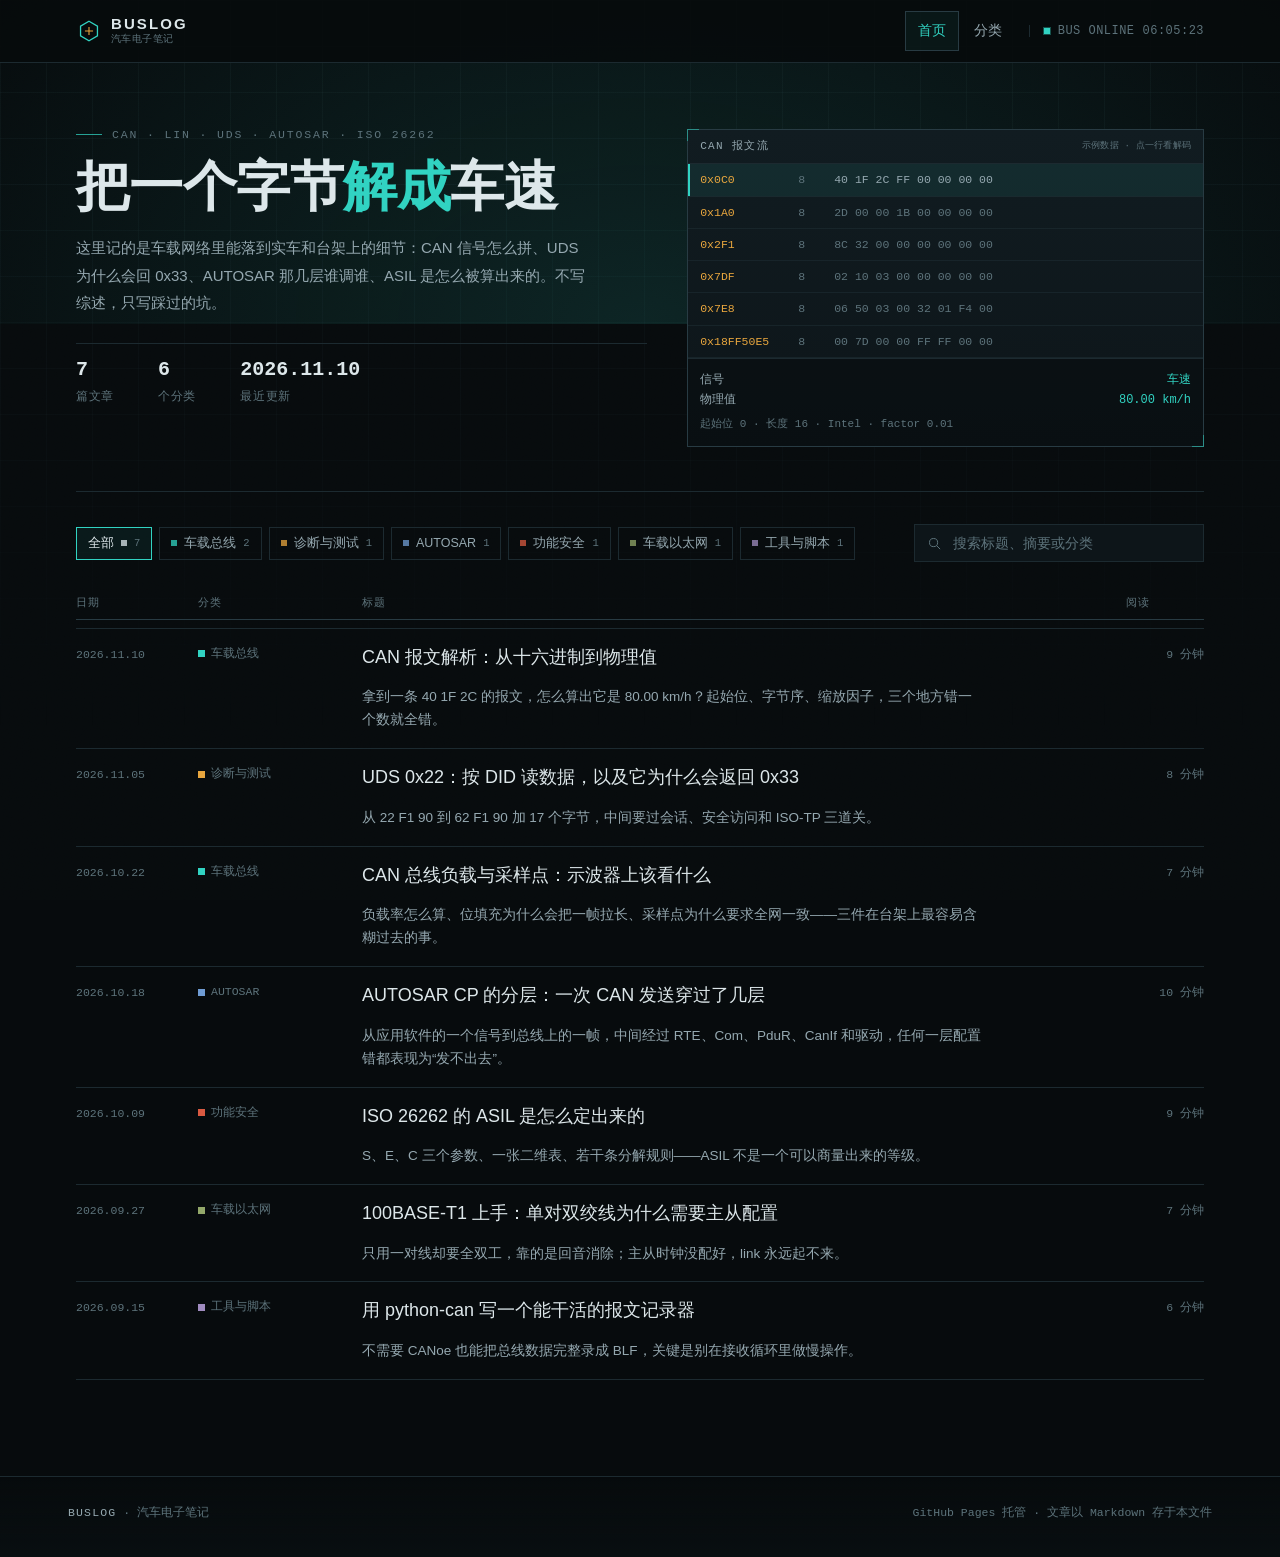
==== index.html @ 038e33c9 "feat: 上线汽车电子风格博客（首页 + 分类 + 7 篇文章）" ====
<!DOCTYPE html>
<html lang="zh-CN">
<head>
<meta charset="utf-8">
<meta name="viewport" content="width=device-width, initial-scale=1">
<title>汽车电子笔记 · 车载网络与 ECU 的现场记录</title>
<meta name="description" content="记录车载网络的协议细节、诊断测试、AUTOSAR 与功能安全的实践笔记。">
<meta name="color-scheme" content="dark">
<link rel="icon" href="data:image/svg+xml,%3Csvg xmlns='http://www.w3.org/2000/svg' viewBox='0 0 32 32'%3E%3Crect width='32' height='32' fill='%23070b0d'/%3E%3Cpath d='M16 5l9.5 5.5v11L16 27 6.5 21.5v-11z' fill='none' stroke='%2331d3c2' stroke-width='1.8'/%3E%3Cpath d='M11 16h10M16 11v10' stroke='%23e8a63e' stroke-width='1.4'/%3E%3C/svg%3E">
<style>
/* ============================================================
   BUSLOG · 汽车电子笔记
   色板：炭黑底 / 冷灰字 / 总线青 / 诊断琥珀 / 故障砖红
   ============================================================ */
:root{
  --bg:#070b0d;
  --bg2:#0a1114;
  --panel:#0d1519;
  --panel2:#111c21;
  --line:#1c2a30;
  --line2:#283b43;
  --ink:#dde7ea;
  --ink2:#95a8b0;
  --ink3:#5d737b;
  --cyan:#31d3c2;
  --amber:#e8a63e;
  --rust:#d95a41;
  --sans:"PingFang SC","Microsoft YaHei","Noto Sans SC",-apple-system,"Segoe UI",sans-serif;
  --display:"Bahnschrift SemiCondensed","Bahnschrift","DIN Alternate","PingFang SC","Microsoft YaHei",sans-serif;
  --mono:"Cascadia Mono","Consolas","SF Mono",ui-monospace,Menlo,monospace;
  --maxw:1180px;
}
*,*::before,*::after{box-sizing:border-box}
html{-webkit-text-size-adjust:100%;scroll-behavior:smooth}
body{
  margin:0;background:var(--bg);color:var(--ink);
  font:15px/1.75 var(--sans);
  -webkit-font-smoothing:antialiased;
  overflow-x:hidden;
}
a{color:inherit;text-decoration:none}
button{font:inherit;color:inherit;background:none;border:0;cursor:pointer}
h1,h2,h3,h4{margin:0;font-family:var(--display);font-weight:600;letter-spacing:.01em}
:focus-visible{outline:2px solid var(--cyan);outline-offset:3px}

/* 背景：微网格 + 顶部冷光 + 颗粒 */
body::before{
  content:"";position:fixed;inset:0;z-index:0;pointer-events:none;
  background-image:
    linear-gradient(to right,rgba(72,104,116,.09) 1px,transparent 1px),
    linear-gradient(to bottom,rgba(72,104,116,.09) 1px,transparent 1px);
  background-size:46px 46px;
  -webkit-mask-image:linear-gradient(180deg,#000 0%,rgba(0,0,0,.55) 45%,transparent 82%);
  mask-image:linear-gradient(180deg,#000 0%,rgba(0,0,0,.55) 45%,transparent 82%);
}
body::after{
  content:"";position:fixed;inset:0;z-index:0;pointer-events:none;opacity:.055;
  mix-blend-mode:overlay;
  background-image:url("data:image/svg+xml,%3Csvg xmlns='http://www.w3.org/2000/svg' width='140' height='140'%3E%3Cfilter id='n'%3E%3CfeTurbulence type='fractalNoise' baseFrequency='.85' numOctaves='3' stitchTiles='stitch'/%3E%3C/filter%3E%3Crect width='140' height='140' filter='url(%23n)'/%3E%3C/svg%3E");
}
.glow{position:fixed;top:-34vh;left:50%;transform:translateX(-50%);width:150vw;height:70vh;z-index:0;pointer-events:none;
  background:radial-gradient(ellipse at 50% 100%,rgba(49,211,194,.13),transparent 62%);}

/* 顶部轨道条 */
.rail{
  position:sticky;top:0;z-index:50;
  background:rgba(7,11,13,.92);
  border-bottom:1px solid var(--line);
  backdrop-filter:blur(0);
}
.rail-in{
  max-width:var(--maxw);margin:0 auto;padding:0 18px;height:56px;
  display:flex;align-items:center;gap:14px;
}
.brand{display:flex;align-items:center;gap:9px;flex:0 0 auto}
.brand svg{display:block;width:26px;height:26px;flex:0 0 auto}
.brand-txt{display:flex;flex-direction:column;line-height:1.1}
.brand-txt b{font-family:var(--display);font-size:15px;letter-spacing:.14em;font-weight:600}
.brand-txt span{font:10px/1.3 var(--mono);color:var(--ink3);letter-spacing:.04em}
.nav{margin-left:auto;display:flex;gap:2px}
.nav a{
  padding:7px 12px;font-size:13.5px;color:var(--ink2);
  border:1px solid transparent;cursor:pointer;
  transition:color .16s,border-color .16s;
}
.nav a:hover{color:var(--ink)}
.nav a[aria-current="page"]{color:var(--cyan);border-color:var(--line2);background:rgba(49,211,194,.06)}
.clock{display:none;align-items:center;gap:8px;padding-left:14px;border-left:1px solid var(--line);
  font:12px/1 var(--mono);color:var(--ink3);letter-spacing:.04em;font-variant-numeric:tabular-nums}
.clock .dot{width:6px;height:6px;background:var(--cyan);box-shadow:0 0 0 1px rgba(49,211,194,.35);display:block}
.clock .dot.live{animation:pulse 2.4s ease-in-out infinite}
@keyframes pulse{0%,100%{opacity:.35}50%{opacity:1}}

main{position:relative;z-index:1;max-width:var(--maxw);margin:0 auto;padding:0 18px 80px}

/* 首屏 */
.hero{padding:46px 0 34px;border-bottom:1px solid var(--line)}
.hero-grid{display:grid;gap:30px}
.eyebrow{
  display:flex;align-items:center;gap:10px;
  font:11.5px/1 var(--mono);color:var(--ink3);letter-spacing:.16em;margin-bottom:16px;
}
.eyebrow::before{content:"";width:26px;height:1px;background:var(--cyan);display:block;opacity:.75}
.hero h1{
  font-size:clamp(30px,7.6vw,54px);line-height:1.1;letter-spacing:-.01em;
  text-wrap:balance;
}
.hero h1 em{font-style:normal;color:var(--cyan)}
.lede{margin:18px 0 0;max-width:34em;color:var(--ink2);font-size:15px;line-height:1.85}
.stats{display:flex;gap:0;margin-top:26px;flex-wrap:wrap;border-top:1px solid var(--line)}
.stat{padding:14px 22px 0 0;margin-right:22px;flex:0 0 auto}
.stat b{display:block;font-family:var(--mono);font-size:20px;color:var(--ink);font-variant-numeric:tabular-nums;line-height:1.2}
.stat span{font-size:11.5px;color:var(--ink3);letter-spacing:.06em}

/* 报文监视面板（首屏签名元素） */
.monitor{
  border:1px solid var(--line2);background:linear-gradient(180deg,var(--panel2),var(--panel));
  position:relative;
}
.monitor::before,.monitor::after{
  content:"";position:absolute;width:12px;height:12px;border:1px solid var(--cyan);opacity:.55;
}
.monitor::before{top:-1px;left:-1px;border-right:0;border-bottom:0}
.monitor::after{bottom:-1px;right:-1px;border-left:0;border-top:0}
.mon-head{
  display:flex;align-items:center;justify-content:space-between;gap:10px;
  padding:9px 12px;border-bottom:1px solid var(--line);
  font:11px/1.4 var(--mono);letter-spacing:.12em;color:var(--ink2);
}
.mon-head small{color:var(--ink3);letter-spacing:.02em}
.mon-body{overflow-x:auto}
.frames{list-style:none;margin:0;padding:0;min-width:342px}
.frame{
  display:grid;grid-template-columns:88px 26px 1fr;align-items:center;gap:10px;
  padding:7px 12px;border-bottom:1px solid rgba(28,42,48,.7);
  font:12px/1.5 var(--mono);color:var(--ink2);width:100%;text-align:left;
  font-variant-numeric:tabular-nums;
  transition:background .2s,color .2s;
}
.frame:hover{background:rgba(49,211,194,.05);color:var(--ink)}
.frame[aria-pressed="true"]{background:rgba(49,211,194,.085);color:var(--ink);box-shadow:inset 2px 0 0 var(--cyan)}
.frame .fid{color:var(--amber);font-size:11.5px}
.frame .dlc{color:var(--ink3);font-size:11.5px}
.frame .fdata{white-space:nowrap;overflow:hidden;text-overflow:ellipsis;color:var(--ink3);font-size:11.5px}
.frame[aria-pressed="true"] .fdata{color:var(--ink2)}
.decode{
  padding:11px 12px 13px;border-top:1px solid var(--line);
  background:rgba(7,11,13,.5);
  font:12px/1.7 var(--mono);
}
.decode .drow{display:flex;justify-content:space-between;gap:12px;color:var(--ink2)}
.decode .drow span:last-child{color:var(--cyan);font-variant-numeric:tabular-nums}
.decode .dnote{margin-top:5px;color:var(--ink3);font-size:11px;line-height:1.6}

/* 筛选条 */
.toolbar{padding:26px 0 0;display:grid;gap:14px}
.chips{display:flex;flex-wrap:wrap;gap:7px}
.chip{
  padding:6px 11px;border:1px solid var(--line);color:var(--ink2);font-size:12.5px;
  display:inline-flex;align-items:center;gap:7px;transition:border-color .16s,color .16s,background .16s;
  line-height:1.5;
}
.chip:hover{border-color:var(--line2);color:var(--ink)}
.chip[aria-pressed="true"]{color:var(--ink);border-color:var(--cyan);background:rgba(49,211,194,.07)}
.chip i{width:6px;height:6px;flex:0 0 auto;display:block;background:currentColor;opacity:.75}
.chip .n{font:10.5px/1 var(--mono);color:var(--ink3);font-variant-numeric:tabular-nums}
.search{
  display:flex;align-items:center;gap:9px;border:1px solid var(--line);background:var(--panel);
  padding:0 12px;height:38px;
}
.search svg{width:15px;height:15px;flex:0 0 auto;color:var(--ink3)}
.search input{
  border:0;background:none;color:var(--ink);width:100%;height:100%;
  font:14px/1 var(--sans);min-width:0;
}
.search input::placeholder{color:var(--ink3)}
.search input:focus{outline:none}
.search:focus-within{border-color:var(--line2)}

/* 文章列表（日志表样式） */
.list-head{
  display:none;
  padding:10px 0;margin-top:26px;border-bottom:1px solid var(--line2);
  font:10.5px/1 var(--mono);letter-spacing:.14em;color:var(--ink3);
}
.list{margin-top:8px;border-top:1px solid var(--line)}
.row{
  display:block;padding:16px 0;border-bottom:1px solid var(--line);
  transition:background .18s;
}
.row:hover{background:rgba(49,211,194,.035)}
.row-in{display:grid;gap:6px}
.row-title{
  font-family:var(--display);font-size:18px;line-height:1.42;color:var(--ink);
  display:flex;align-items:baseline;gap:9px;flex-wrap:wrap;
}
.row:hover .row-title{color:var(--cyan)}
.row-sum{color:var(--ink2);font-size:13.5px;line-height:1.7;max-width:46em}
.row-meta{display:flex;flex-wrap:wrap;gap:6px 14px;font:11.5px/1.6 var(--mono);color:var(--ink3);
  font-variant-numeric:tabular-nums}
.row-meta .cat{display:inline-flex;align-items:center;gap:6px}
.swatch{width:7px;height:7px;display:inline-block;flex:0 0 auto}
.row-meta .time{color:var(--ink3)}
.row-date{display:none}
.row-time{font:11.5px/1.8 var(--mono);color:var(--ink3);font-variant-numeric:tabular-nums}

/* 空态 */
.empty{
  border:1px solid var(--line);background:var(--panel);
  padding:34px 22px;margin-top:26px;text-align:center;
}
.empty h3{font-size:16px;color:var(--ink);margin-bottom:8px}
.empty p{color:var(--ink2);font-size:13.5px;margin:0 auto;max-width:32em}
.empty .act{margin-top:16px}
.btn{
  display:inline-flex;align-items:center;gap:8px;padding:8px 15px;
  border:1px solid var(--line2);color:var(--ink);font-size:13px;
  transition:border-color .16s,color .16s,background .16s;
}
.btn:hover{border-color:var(--cyan);color:var(--cyan);background:rgba(49,211,194,.06)}
.btn.primary{border-color:var(--cyan);color:var(--cyan)}

/* 分类总览 */
.page-head{padding:44px 0 22px}
.page-head h2{font-size:clamp(24px,5vw,34px);line-height:1.2}
.page-head p{color:var(--ink2);font-size:14px;margin:12px 0 0;max-width:40em}
.cat-grid{display:grid;gap:14px;grid-template-columns:1fr}
.cat-card{
  border:1px solid var(--line);background:var(--panel);padding:18px 18px 16px;
  display:flex;flex-direction:column;gap:10px;position:relative;
  transition:border-color .18s,background .18s;
}
.cat-card:hover{border-color:var(--line2);background:var(--panel2)}
.cat-card-top{display:flex;align-items:center;justify-content:space-between;gap:10px}
.cat-card .code{font:10.5px/1 var(--mono);letter-spacing:.16em;color:var(--ink3)}
.cat-card .count{font:11px/1 var(--mono);color:var(--ink2);font-variant-numeric:tabular-nums}
.cat-card h3{font-size:19px;line-height:1.3}
.cat-card p{margin:0;color:var(--ink2);font-size:13px;line-height:1.7}
.cat-card .posts{list-style:none;margin:4px 0 0;padding:10px 0 0;border-top:1px solid var(--line)}
.cat-card .posts li{padding:4px 0}
.cat-card .posts a{font-size:13px;color:var(--ink2);display:flex;gap:8px;align-items:baseline}
.cat-card .posts a:hover{color:var(--cyan)}
.cat-card .posts a i{font:10px/1 var(--mono);color:var(--ink3);font-style:normal;flex:0 0 auto}
.cat-card .none{font:12px/1.6 var(--mono);color:var(--ink3);padding:10px 0 0;border-top:1px solid var(--line)}
.cat-card .go{margin-top:auto;font:11px/1 var(--mono);color:var(--ink3);letter-spacing:.08em}

/* 文章页 */
.post-wrap{max-width:778px;margin:0 auto}
.crumb{display:flex;align-items:center;gap:9px;padding:26px 0 0;font:11.5px/1 var(--mono);color:var(--ink3)}
.crumb a{color:var(--ink2)}
.crumb a:hover{color:var(--cyan)}
.crumb .sep{opacity:.5}
.post-head{padding:20px 0 22px;border-bottom:1px solid var(--line2)}
.post-cat{display:inline-flex;align-items:center;gap:7px;font:11.5px/1 var(--mono);letter-spacing:.06em;color:var(--ink2);margin-bottom:14px}
.post-head h1{font-size:clamp(24px,5.4vw,36px);line-height:1.26;text-wrap:balance}
.post-meta{display:flex;flex-wrap:wrap;gap:8px 24px;margin-top:16px}
.post-meta div{display:flex;flex-direction:column;gap:3px}
.post-meta span{font:10px/1 var(--mono);letter-spacing:.12em;color:var(--ink3)}
.post-meta b{font:12.5px/1.3 var(--mono);font-weight:400;color:var(--ink2);font-variant-numeric:tabular-nums}
.prose{padding:30px 0 0;font-size:15.5px;line-height:1.9;color:#cdd9dd}
.prose>*{max-width:40em}
.prose h2{
  font-size:22px;line-height:1.4;color:var(--ink);margin:38px 0 14px;
  padding-top:14px;border-top:1px solid var(--line);position:relative;
}
.prose h2::before{content:"";position:absolute;top:-1px;left:0;width:52px;height:1px;background:var(--cyan)}
.prose h3{font-size:17.5px;color:var(--ink);margin:26px 0 10px}
.prose p{margin:14px 0;color:#cdd9dd}
.prose ul,.prose ol{margin:14px 0;padding-left:1.35em;color:#cdd9dd}
.prose li{margin:6px 0}
.prose li::marker{color:var(--ink3)}
.prose a{color:var(--cyan);border-bottom:1px solid rgba(49,211,194,.35)}
.prose a:hover{border-bottom-color:var(--cyan)}
.prose strong{color:var(--ink);font-weight:600}
.prose code{
  font:12.8px/1.5 var(--mono);background:rgba(40,59,67,.55);color:#a9e6dd;
  padding:1px 5px;border-bottom:1px solid rgba(49,211,194,.2);
}
.prose pre{
  margin:18px 0;padding:14px 16px;overflow-x:auto;
  border:1px solid var(--line2);background:var(--bg2);
  border-left:2px solid rgba(49,211,194,.45);
  max-width:100%;
}
.prose pre code{background:none;border:0;padding:0;color:#c4d7dc;font-size:12.8px;line-height:1.72;
  display:block;white-space:pre;tab-size:2}
.prose blockquote{
  margin:18px 0;padding:2px 0 2px 16px;border-left:2px solid var(--amber);
  color:var(--ink2);font-size:14.5px;
}
.prose blockquote p{margin:6px 0;color:var(--ink2)}
.prose table{
  width:100%;border-collapse:collapse;margin:18px 0;font-size:13px;
  table-layout:fixed;max-width:100%;
}
.prose th,.prose td{
  border:1px solid var(--line);padding:8px 10px;text-align:left;vertical-align:top;
  word-break:break-word;
}
.prose th{background:var(--panel2);color:var(--ink);font:12px/1.5 var(--mono);letter-spacing:.04em;font-weight:400}
.prose td{color:#c4d2d7;font-variant-numeric:tabular-nums}
.prose hr{border:0;border-top:1px solid var(--line);margin:28px 0}
.post-foot{
  margin-top:44px;padding-top:18px;border-top:1px solid var(--line2);
  display:flex;flex-wrap:wrap;gap:12px;justify-content:space-between;align-items:center;
}
.post-foot .tagline{font:11.5px/1.6 var(--mono);color:var(--ink3)}
.progress{position:fixed;top:0;left:0;height:2px;width:0;background:linear-gradient(90deg,var(--cyan),rgba(49,211,194,.2));z-index:60;transition:width .1s linear}

/* 页脚 */
footer{
  position:relative;z-index:1;border-top:1px solid var(--line);
  background:linear-gradient(180deg,transparent,rgba(10,17,20,.6));
}
.foot-in{
  max-width:var(--maxw);margin:0 auto;padding:26px 18px 34px;
  display:flex;flex-wrap:wrap;gap:12px;justify-content:space-between;align-items:baseline;
  font:11.5px/1.7 var(--mono);color:var(--ink3);
  font-variant-numeric:tabular-nums;
}
.foot-in b{color:var(--ink2);font-weight:400;letter-spacing:.1em}

/* 宽屏 */
@media (min-width:768px){
  .rail-in{padding:0 26px;height:62px}
  main{padding:0 26px 96px}
  .hero{padding:66px 0 44px}
  .hero-grid{grid-template-columns:minmax(0,1.05fr) minmax(0,.95fr);gap:40px;align-items:start}
  .clock{display:flex}
  .toolbar{grid-template-columns:1fr 290px;align-items:center;padding-top:32px}
  .cat-grid{grid-template-columns:repeat(2,1fr);gap:16px}
  .prose{font-size:16px}
  .list-head{
    display:grid;grid-template-columns:106px 148px 1fr 78px;gap:16px;
  }
  .row-in{grid-template-columns:106px 148px minmax(0,1fr) 78px;gap:16px;align-items:start}
  .row-meta{flex-direction:column;gap:4px}
  .row-title{grid-column:3;grid-row:1}
  .row-sum{grid-column:3;grid-row:2}
  .row-time{grid-column:4;grid-row:1;text-align:right;font:11.5px/1.8 var(--mono);color:var(--ink3);font-variant-numeric:tabular-nums}
  .row-meta .date{display:none}
  .row .row-date{display:block;font:11.5px/1.8 var(--mono);color:var(--ink3);font-variant-numeric:tabular-nums}
}
@media (min-width:1080px){
  .cat-grid{grid-template-columns:repeat(3,1fr)}
}
@media (prefers-reduced-motion:reduce){
  html{scroll-behavior:auto}
  *,*::before,*::after{animation-duration:.001ms!important;animation-iteration-count:1!important;transition-duration:.001ms!important}
}
</style>
</head>
<body>
<div class="glow" aria-hidden="true"></div>

<header class="rail">
  <div class="rail-in">
    <a class="brand" href="#/" aria-label="返回首页">
      <svg viewBox="0 0 32 32" aria-hidden="true">
        <path d="M16 4l10.4 6v12L16 28 5.6 22V10z" fill="none" stroke="#31d3c2" stroke-width="1.6"/>
        <path d="M11 16h10M16 11v10" stroke="#e8a63e" stroke-width="1.3"/>
      </svg>
      <span class="brand-txt"><b>BUSLOG</b><span>汽车电子笔记</span></span>
    </a>
    <nav class="nav" id="nav">
      <a href="#/" data-nav="home">首页</a>
      <a href="#/categories" data-nav="categories">分类</a>
    </nav>
    <div class="clock">
      <span class="dot live" aria-hidden="true"></span>
      <span>BUS ONLINE</span>
      <span id="clock" aria-hidden="true">--:--:--</span>
    </div>
  </div>
</header>

<main id="app">
  <noscript><p style="padding:40px 0;color:#95a8b0">这个页面用 JavaScript 渲染文章内容，请开启 JavaScript 后访问。</p></noscript>
</main>

<footer>
  <div class="foot-in">
    <div><b>BUSLOG</b> · 汽车电子笔记</div>
    <div>GitHub Pages 托管 · 文章以 Markdown 存于本文件</div>
  </div>
</footer>

<div class="progress" id="progress" aria-hidden="true"></div>

<!-- ===== POSTS =====
     新增一篇文章：在下面追加一个 data-post 的 script 块即可。
     必填属性：data-slug（唯一英文短名）、data-title、data-date（YYYY-MM-DD）、
     data-category（见分类 id）、data-minutes（阅读分钟）、data-summary（一句话摘要）
     ===== -->

<script type="text/markdown" data-post data-slug="can-frame-decode" data-title="CAN 报文解析：从十六进制到物理值" data-date="2026-11-10" data-category="bus" data-minutes="9" data-summary="拿到一条 40 1F 2C 的报文，怎么算出它是 80.00 km/h？起始位、字节序、缩放因子，三个地方错一个数就全错。">
## 一帧报文里有什么

一条经典 CAN 数据帧，抓下来通常长这样：

```
ID: 0x0C0   DLC: 8   DATA: 40 1F 2C FF 00 00 00 00
```

数据段只有 8 个字节，没有任何字段名。谁在哪个位、怎么缩放，全部写在 DBC（或 ARXML）里。所以“解析报文”本质上不是读协议，而是**按信号定义把位重新拼起来**。

## 信号定义决定一切

一个车速信号的典型定义包含六个参数：

| 参数 | 取值 | 说明 |
| --- | --- | --- |
| 起始位 | 0 | 从数据段第 0 位开始 |
| 长度 | 16 | 占 16 个 bit，两个字节 |
| 字节序 | Intel | 低位在前，低字节在低地址 |
| 缩放因子 | 0.01 | 每个 LSB 代表 0.01 km/h |
| 偏移量 | 0 | 物理值 = 原始值 × 0.01 + 0 |
| 无效值 | 0xFFFF | 该值出现时表示信号不可用 |

按这个定义解：

- `40 1F` 两个字节，Intel 字节序 → 原始值 `0x1F40` = 8000
- 物理值 = 8000 × 0.01 = **80.00 km/h**

如果把字节序当成 Motorola 读成 `0x401F` = 16415，会得到 164.15 km/h——一个在高速上勉强说得通、但在台架上明显不对的数。这类错误最难查，因为它不会崩，只是数值漂。

## 三个高频坑

**字节序**。Intel（小端）从起始位所在字节开始向高字节递增，Motorola（大端）按位编号跨字节排列。同一个信号两种读法差得离谱，而且位跨越字节边界时更容易一起错。

**无效值与默认值**。信号不可用时按定义填全 1（0xFFFF、0xFF），不是 0。把无效值当 0 处理，会出现“车速 0 km/h 但车在跑”的离奇结论。

**有符号与无符号**。温度和扭矩类信号经常是有符号的，长度 8 位、无符号读成 -40 ℃，实际应该是 -40 ℃ 才对——反过来说，把有符号按无符号读，会得到 216 ℃。

## 写成一个能复用的解码函数

```python
def decode_intel(payload, start_bit, length, factor, offset, signed=False):
    byte_i = start_bit // 8
    nbytes = (length + 7) // 8
    raw = int.from_bytes(payload[byte_i:byte_i + nbytes], "little")
    if signed and raw >= (1 << (length - 1)):
        raw -= 1 << length
    return round(raw * factor + offset, 6)

payload = bytes.fromhex("40 1F 2C FF 00 00 00 00")
print(decode_intel(payload, 0, 16, 0.01, 0))   # 80.0
```

注意这段只处理“起始位落在字节边界且整数个字节”的情况。一旦起始位是 bit 3、长度是 12，就必须按位拼装，用掩码逐位取，不能偷懒按字节切。

## 排查顺序

1. 先确认 ID 和 DLC 对得上，别解析了错误的帧；
2. 再确认字节序，方法是用一个已知物理值反推原始值，看两种读法哪个接近真实；
3. 最后确认缩放和无效值。差不多九成的“信号跳变”都停在第二步。
</script>

<script type="text/markdown" data-post data-slug="can-load-sampling-point" data-title="CAN 总线负载与采样点：示波器上该看什么" data-date="2026-10-22" data-category="bus" data-minutes="7" data-summary="负载率怎么算、位填充为什么会把一帧拉长、采样点为什么要求全网一致——三件在台架上最容易含糊过去的事。">
## 负载率不是帧数除以时间

总线负载率 = 单位时间内实际传输的位数 ÷ 总线速率。关键在“实际位数”：一个 8 字节数据的标准帧，理论位数是固定的，但 CAN 有**位填充**规则——连续 5 个同极性位就要插入 1 个反极性位。最坏情况下，一帧会比理论值多出约 20%。

所以估算时按最坏位长算，不要按理想位长算：

| 帧类型 | 理想位长 | 估算位长（含填充） |
| --- | --- | --- |
| 标准帧 + 8 字节 | 约 108 | 约 130 |
| 扩展帧 + 8 字节 | 约 128 | 约 155 |

500 kbit/s 下，一条扩展帧约 310 µs。每秒 1000 帧，负载已经在 60% 上下——这时候再谈“总线还很空”就不严谨了。

## 75% 负载之后发生了什么

CAN 的仲裁是逐位比较 ID，低 ID 优先级高。总线空闲时谁都能发，一旦负载上来，低优先级帧要等待的窗口变长，出现非线性的延迟增长。很多人把它总结成“超过 70% 就别上了”，其实更准确的说法是：**低优先级信号的延迟抖动随负载指数上升**，而那几个信号通常正好是诊断或标定报文。

## 采样点：比你想的更要紧

采样点是节点在一个位时间里读取电平的时刻。经典 CAN 常用 75%~80%，CAN FD 的数据段因为速率高、位时间短，通常要更靠后（80%~90%）。

要求只有一条：**全网络一致**。如果 A 节点在 75% 采样、B 节点在 90% 采样，长线束带来的传播延迟加上振荡器偏差，就会让某些帧在一个节点看来带错误帧。现象是偶发错误帧计数增长，重启又好，非常像线束接触问题。

## 示波器上真正要看的四件事

- **显性与隐性电平**：CAN_H 约 3.5 V、CAN_L 约 1.5 V 时为显性；隐性都在 2.5 V 附近。差分幅度不够，先怀疑终端。
- **终端电阻**：两端各 120 Ω，断电测总线差分应接近 60 Ω。少一个终端，反射会把边沿打成台阶。
- **位宽与抖动**：量 5 个连续位的宽度，偏差超过 ±0.5% 就要查晶振。
- **地偏移**：长线束或不同电源域，共模电压漂移会让收发器进入不确定区，示波器要用差分探头看。

## 一个可复用的检查清单

1. 用最坏位长算负载，留 30% 余量；
2. 全网采样点统一，写进网络设计文档；
3. 台架上先测终端电阻，再看波形；
4. 错误帧计数作为长期监控指标，不要等故障复现。
</script>

<script type="text/markdown" data-post data-slug="uds-0x22-read-did" data-title="UDS 0x22：按 DID 读数据，以及它为什么会返回 0x33" data-date="2026-11-05" data-category="diag" data-minutes="8" data-summary="从 22 F1 90 到 62 F1 90 加 17 个字节，中间要过会话、安全访问和 ISO-TP 三道关。"">
## 服务的形状

`0x22 ReadDataByIdentifier` 的请求极简：服务号 + 一个或多个两字节 DID。

```
22 F1 90
```

肯定响应把服务号加 0x40，后面跟数据和 DID：

```
62 F1 90 57 4D 58 31 36 35 41 52 32 33 34 35 36 37 38 39
```

`62` = 0x22 + 0x40，`F1 90` 是 VIN 的 DID，后面 17 个字节是 ASCII。VIN 固定 17 位，所以这个响应一定是多帧。

## ISO-TP 先把长报文切开

17 字节数据 + 3 字节头 = 20 字节，超过 8 字节的经典 CAN 载荷，必须分段：

| 帧 | 内容 | 含义 |
| --- | --- | --- |
| 首帧 FF | 10 14 62 F1 90 57 4D 58 | 总长 0x14 = 20 字节 |
| 流控 FC | 30 00 00 | 允许连续发，间隔 0 |
| 连续帧 CF | 21 31 36 35 ... | 带序号，从 0x21 开始 |

看到 `0x10` 开头不要当成服务号，它是 ISO-TP 的首帧。这是抓包时最常见的误读。

## 三种典型否定响应

| NRC | 含义 | 常见触发 |
| --- | --- | --- |
| 0x13 | 长度或格式错误 | DID 只发了一个字节 |
| 0x22 | 条件不满足 | 未进入扩展会话就刷写相关 DID |
| 0x31 | 请求超出范围 | DID 不支持，或 ECU 没配置这个数据 |
| 0x33 | 安全访问被拒 | 没做 0x27 解锁就读受保护数据 |

`0x33` 几乎总是流程问题：先用 `10 03` 进扩展会话，再 `27 01` 取种子、`27 02` 回密钥，然后才读。跳过 0x27 直接读，ECU 会老老实实回 `7F 22 33`。

## 时序参数别忽略

P2 通常 50 ms，P2* 是收到 `7F xx 78`（响应挂起）后的延长窗口，常见 5000 ms。读大块数据（如标定区）时，ECU 会先回 pending，再等几十毫秒才给正式响应。上位机把超时写死 100 ms，就会把正常的挂起当成失败。

```python
from udsoncan.client import Client
from udsoncan.connections import PythonIsoTpConnection
from isotp import with_isotp

with with_isotp("can0") as tp:
    conn = PythonIsoTpConnection(tp)
    with Client(conn, request_timeout=5) as client:
        resp = client.read_data_by_identifier([0xF190])
        vin = resp.service_data.values[0xF190].decode("ascii")
        print(vin)
```

## 抓包排查的四步

1. 看请求有没有发出去（0x7E0 方向）；
2. 看有没有回 `7F` 和 NRC，NRC 本身就是答案的一半；
3. 多帧响应看流控有没有发，连续帧序号有没有断；
4. 都正常但数据不对，回去查 DID 定义，别怀疑 ECU。
</script>

<script type="text/markdown" data-post data-slug="autosar-cp-layers" data-title="AUTOSAR CP 的分层：一次 CAN 发送穿过了几层" data-date="2026-10-18" data-category="autosar" data-minutes="10" data-summary="从应用软件的一个信号到总线上的一帧，中间经过 RTE、Com、PduR、CanIf 和驱动，任何一层配置错都表现为“发不出去”。">
## 分层不是为了好看

AUTOSAR Classic Platform 把 ECU 软件切成四段：微控制器抽象层（MCAL）、ECU 抽象层、服务层、运行时环境（RTE），最上面是应用层的软件组件（SWC）。

切层的实际收益只有两个：**换芯片只改 MCAL**，**换信号映射只改 Com 配置**。理解了这一点，看那些生成代码才不至于当成黑盒。

## 一次发送的完整路径

一个应用信号要从 SWC 走到总线上，标准路径是：

```
SWC  --(RTE S/R)-->  Com  -->  PduR  -->  CanIf  -->  Can Driver  -->  控制器
```

每一层做的事：

| 层 | 职责 | 典型配置错误 |
| --- | --- | --- |
| RTE | 提供 S/R 与 C/S 接口，隔离 SWC 与 BSW | 接口方向写反，编译过但发送不出去 |
| Com | 把信号打包进 PDU，按发送模式触发 | 周期与主函数周期不对齐，实际周期翻倍 |
| PduR | 路由 PDU，连接 Com / Dcm / CanIf / CanTp | 路由表漏配，诊断能收不能发 |
| CanIf | 管理 HTH/HOH、邮箱与队列 | 邮箱数量不足，突发时丢帧 |
| Can Driver | 写寄存器、启动控制器 | 波特率或采样点与网络不一致 |

## 发送模式决定时序

Com 里每个 PDU 有发送模式：周期、事件、混合。混合模式下，信号变化触发一次立即发送，同时保留周期发送兜底。如果只配了事件、没配周期，接收端在信号不变时永远等不到刷新，会误判为超时。

另外，Com 的主函数 `Com_MainFunctionTx` 必须挂到 OS 任务里，并且任务周期要小于等于最小发送周期的二分之一，否则你会看到“配置 10 ms、实测 20 ms”。

## RTE 的两种通信语义

- **Sender-Receiver**：单向数据，一个 SWC 写、另一个读，不关心谁在读。适合状态类信号。
- **Client-Server**：有请求有响应，带返回值。适合需要确认结果的操作。

两者的差别在于阻塞与超时语义，选错了会在诊断或标定链路上留下难以复现的偶发超时。

## 诊断链路为什么经常配错

诊断请求的路径是 `Dcm -> PduR -> CanTp -> CanIf`，与上面的应用链路在 PduR 处分叉。常见故障是：CanIf 里给诊断配了独立的接收缓冲，但 PduR 里没建对应的路由，结果 ECU 收到了请求、Dcm 却说没收到。

排查顺序永远是：**先看 CanIf 收到没有，再看 PduR 路由有没有命中，最后看 Dcm 服务是否被配置使能**。

## 一句话总结

分层带来的代价是“配置即代码”。同一个功能，写死在 SWC 里两天能跑，正规分层要配五张表。这些表配错的概率远高于代码写错的概率，所以测试的重点应该放在**配置一致性**上，而不是只看功能是否跑通。
</script>

<script type="text/markdown" data-post data-slug="iso26262-asil" data-title="ISO 26262 的 ASIL 是怎么定出来的" data-date="2026-10-09" data-category="safety" data-minutes="9" data-summary="S、E、C 三个参数、一张二维表、若干条分解规则——ASIL 不是一个可以商量出来的等级。">
## 起点是危害事件，不是功能

做 HARA（危害分析与风险评估）时，被评估的对象是一个**危害事件**，由“车辆处于某种运行状态”加上“某个故障行为”构成。比如：车辆以 100 km/h 巡航时，电动助力转向输出反向扭矩。

把它拆成三个参数：

- **S（Severity）**：伤害严重程度，S0 无伤害到 S3 致命。
- **E（Exposure）**：运行场景的发生概率，E0 到 E4。
- **C（Controllability）**：驾驶员能否及时控制，C0 到 C3。

## 一张表就定下来了

S3 / E4 / C3 是最高组合，直接给 ASIL D。粗略的对映关系：

| S | E | C | ASIL |
| --- | --- | --- | --- |
| S3 | E4 | C3 | D |
| S3 | E4 | C2 | D |
| S2 | E4 | C3 | C |
| S2 | E3 | C2 | B |
| S1 | E2 | C1 | A |
| S0 或 E0 或 C0 | — | — | QM |

QM 不是“不用管”，而是“按常规质量管理流程即可”，仍然要用到功能安全之外的流程约束。

## ASIL 只能分解，不能打折

高等级允许分解成两条独立路径，前提是两条路径真正独立（不同的硬件、不同的软件实现、充分的独立性论证）：

- D → C(D) + A(D)
- D → B(D) + B(D)

分解出来的括号里写着原始等级，意思是“这条路径仍然要按 D 的流程要求做，只是允许部分冗余”。很多人把括号忽略掉，等于给自己降了两级。

## 等级落到实现上是什么

ASIL 影响的是**流程严格度**和**安全机制强度**，不是性能指标：

- **双核锁步**：主核与校验核逐拍比对，检测 CPU 故障，对应高等级 MCU；
- **ECC 与 MPU**：内存与总线的位翻转检测，外设访问隔离；
- **看门狗与时钟监控**：程序跑飞、时钟漂移的兜底；
- **E2E 保护**：信号加 CRC、滚动计数、超时监控，防传输篡改与丢失；
- **诊断覆盖率**：SPFM、LFM 与 FIT 指标，决定单点故障的残余风险是否可接受。

E2E 是最容易被写成摆设的一项。CRC 加了但计数器不校验、超时不处理，等于只做了一半。

## 三个常见误用

1. **拿供应商的 ASIL 声明当自己的等级**。器件等级是能力上限，你系统里分到多少，要看自己的 HARA。
2. **不区分系统级与元件级**。整车功能 ASIL D，不代表每个子部件都是 D。
3. **E 参数拍脑袋**。E 由场景暴露概率决定，高速巡航与停车场挪车差了两个数量级，不能一律填 E4 求稳——过度定级会让整个项目背上不需要的成本。
</script>

<script type="text/markdown" data-post data-slug="100base-t1-master-slave" data-title="100BASE-T1 上手：单对双绞线为什么需要主从配置" data-date="2026-09-27" data-category="eth" data-minutes="7" data-summary="只用一对线却要全双工，靠的是回音消除；主从时钟没配好，link 永远起不来。">
## 一根线跑 100M

100BASE-T1 用一对非屏蔽双绞线跑 100 Mbit/s，全双工。传统百兆用两对线、收发分开，这里只有一对线，收发必须同时占用同一对线。

实现方式是**回音消除**：PHY 一边发一边听，把自己发出去的信号从接收信号里减掉，剩下的才是对端发来的。要做到这一点，收发双方必须共用同一个时钟基准。

## 所以有了主从

- **Master**：提供本地时钟，线路上的时钟由它定义；
- **Slave**：从线路上恢复时钟，跟着 Master 走。

两个都配成 Master，或者两个都配成 Slave，链路训练不收敛，现象就是 PHY 一直 link down，示波器上能看到信号但就是不通。这类问题在换板子、换 PHY 供应商时最常见。

## 和一些相邻技术的区别

| 项目 | 100BASE-T1 | 1000BASE-T1 | 经典 CAN |
| --- | --- | --- | --- |
| 速率 | 100 Mbit/s | 1 Gbit/s | ≤ 1 Mbit/s |
| 线束 | 1 对双绞 | 1 对双绞 | 1 对双绞 |
| 特性阻抗 | 100 Ω | 100 Ω | 120 Ω |
| 典型长度 | 15 m | 40 m | 40 m 以内（受速率限制） |
| 拓扑 | 点对点 | 点对点 | 总线 |

注意阻抗不能混：CAN 的 120 Ω 终端接到以太网线束上，反射会直接把眼图糊掉。

## 车上它用来干什么

- **域控制器与区域控制器之间的骨干**；
- **摄像头、雷达的数据链路**；
- **诊断入口**：DoIP（ISO 13400）把 UDS 搬到以太网，通过车辆诊断接口直连；
- **面向服务的通信**：SOME/IP 用服务发现和方法调用替代静态信号映射。

## 排查顺序

1. **主从配置**：两端 PHY 的 master/slave 设置必须一主一从，寄存器里读出来确认；
2. **链路状态**：PHY 的 link、速率、双工寄存器，别只看 MAC 侧；
3. **线束与唤醒**：唤醒线（WAKE）电平不对，PHY 不进入正常工作态；
4. **交换机与 VLAN**：域控内置交换机端口没使能，包在本地就丢了；
5. **抓包位置**：在发送侧抓不到，不代表没发，可能只是镜像端口没配。
</script>

<script type="text/markdown" data-post data-slug="python-can-logger" data-title="用 python-can 写一个能干活的报文记录器" data-date="2026-09-15" data-category="tools" data-minutes="6" data-summary="不需要 CANoe 也能把总线数据完整录成 BLF，关键是别在接收循环里做慢操作。">
## 最小可用版本

```python
import can, time

bus = can.Bus(interface="vector", channel=0, bitrate=500000)
logger = can.Logger("run.blf")

t0 = time.time()
try:
    while time.time() - t0 < 30:
        msg = bus.recv(timeout=1.0)
        if msg is not None:
            logger.on_message_received(msg)
finally:
    logger.stop()
    bus.shutdown()
```

录出来的 `.blf` 可以直接拖进 CANoe / CANalyzer 回放，格式兼容，不需要额外转换。

## 别在接收循环里做慢操作

`recv` 返回的是一条消息，如果你在循环里打印、解析、写 CSV，高负载下必然丢帧。三层缓冲就够了：

- **接收线程**只做 `recv` 和入队；
- **处理线程**从队列取，做解码和统计；
- **落盘**交给 `can.io.BufferedSink`，它内部有缓冲，不会每条都 fsync。

```python
import can
from can.io import BufferedSink
sink = BufferedSink(can.Logger("run.blf"), buffer_size=1024)
```

## 时间戳要来自硬件

`msg.timestamp` 是驱动给的时间，精度取决于接口。Vector 与 PEAK 的硬件时间戳能到微秒级，socketcan 通常靠软件打戳。做多路同步或延迟分析时，必须在同一时钟基准上——用同一块硬件的多通道，或者做时钟同步，否则算出来的延迟全是噪声。

## 记录时顺手存三样东西

1. **DBC**：没有信号定义，BLF 只是一堆十六进制，过两周自己也看不懂；
2. **配置快照**：波特率、采样点、接口型号、固件版本；
3. **事件标记**：在关键操作处写注释帧。`can.Message(arbitration_id=0x1234, is_extended_id=False, data=[...])` 这类自定义帧，回放时就是时间轴上的锚点。

## 什么时候该换工具

单机、单通道、几十万帧以内，这个脚本足够。要分析服务时序、做残余总线仿真、跑自动化测试序列，还是得上 CANoe 或自建 HIL——脚本只负责把原始数据干净地留下来。
</script>


<script>
/* APP */
(function () {
  "use strict";

  /* ---------------- 数据层 ---------------- */

  var CATEGORIES = [
    { id: "bus", code: "BUS", name: "车载总线", color: "#31d3c2", desc: "CAN / CAN FD / LIN 的帧结构、信号定义与故障排查。" },
    { id: "diag", code: "DIAG", name: "诊断与测试", color: "#e8a63e", desc: "UDS、DoIP、DID 与刷写流程在台架和实车上的落地。" },
    { id: "autosar", code: "BSW", name: "AUTOSAR", color: "#6f9cd4", desc: "CP / AP 分层、RTE 与 BSW 配置里容易踩的坑。" },
    { id: "safety", code: "FUSA", name: "功能安全", color: "#d95a41", desc: "ISO 26262 的 HARA、ASIL 判定与安全机制实现。" },
    { id: "eth", code: "ETH", name: "车载以太网", color: "#93a86a", desc: "100BASE-T1、SOME/IP 与域控架构的链路问题。" },
    { id: "tools", code: "TOOL", name: "工具与脚本", color: "#a08cc0", desc: "CANoe、python-can 与自建工具的工作流。" }
  ];

  var CAT_MAP = {};
  CATEGORIES.forEach(function (c) { CAT_MAP[c.id] = c; });

  function catOf(id) { return CAT_MAP[id] || { id: id, code: "—", name: id, color: "#5d737b", desc: "" }; }

  var POSTS = [];
  var scriptNodes = document.querySelectorAll("script[data-post]");
  for (var s = 0; s < scriptNodes.length; s++) {
    var el = scriptNodes[s];
    var d = el.dataset;
    if (!d.slug || !d.title) continue;
    var mdText = el.textContent.replace(/^\n+/, "").replace(/\s+$/, "");
    POSTS.push({
      slug: d.slug,
      title: d.title,
      date: d.date || "",
      cat: d.category || "bus",
      minutes: parseInt(d.minutes, 10) || 6,
      summary: d.summary || "",
      md: mdText,
      words: mdText.replace(/\s+/g, "").replace(/[`#*|>\-]/g, "").length
    });
  }
  POSTS.sort(function (a, b) { return String(b.date).localeCompare(String(a.date)); });

  /* ---------------- 工具函数 ---------------- */

  function esc(v) {
    return String(v == null ? "" : v).replace(/[&<>"']/g, function (ch) {
      return { "&": "&amp;", "<": "&lt;", ">": "&gt;", '"': "&quot;", "'": "&#39;" }[ch];
    });
  }

  function fmtDate(v) { return String(v || "").replace(/-/g, "."); }

  function elTop(id) { var node = document.getElementById(id); if (node) node.scrollIntoView({ block: "start" }); }

  /* 轻量 Markdown 渲染：标题 / 段落 / 列表 / 代码块 / 引用 / 表格 / 分隔线 */
  function inline(t) {
    var out = esc(t);
    out = out.replace(/`([^`]+)`/g, function (m, c) { return "<code>" + c + "</code>"; });
    out = out.replace(/\*\*([^*]+)\*\*/g, "<strong>$1</strong>");
    out = out.replace(/(^|[^*])\*([^*\s][^*]*)\*/g, "$1<em>$2</em>");
    out = out.replace(/\[([^\]]+)\]\(([^)\s]+)\)/g, function (m, txt, href) {
      return '<a href="' + href + '">' + txt + "</a>";
    });
    return out;
  }

  function splitCells(line) {
    return line.trim().replace(/^\|/, "").replace(/\|$/, "").split("|").map(function (c) { return c.trim(); });
  }

  function isSepRow(line) {
    var cells = splitCells(line);
    if (!cells.length) return false;
    return cells.every(function (c) { return /^:?-{2,}:?$/.test(c); });
  }

  function mdToHtml(src) {
    var lines = String(src).replace(/\r\n?/g, "\n").split("\n");
    var out = [];
    var i = 0;
    while (i < lines.length) {
      var line = lines[i];
      var t = line.trim();

      if (/^```/.test(t)) {
        var lang = t.slice(3).trim();
        var buf = [];
        i++;
        while (i < lines.length && !/^```/.test(lines[i].trim())) { buf.push(lines[i]); i++; }
        i++;
        out.push('<pre><code' + (lang ? ' data-lang="' + esc(lang) + '"' : "") + ">" + esc(buf.join("\n")) + "</code></pre>");
        continue;
      }

      if (!t) { i++; continue; }

      var head = t.match(/^(#{1,6})\s+(.*)$/);
      if (head) {
        var lv = Math.max(2, Math.min(4, head[1].length));
        out.push("<h" + lv + ">" + inline(head[2]) + "</h" + lv + ">");
        i++; continue;
      }

      if (/^(-{3,}|\*{3,})$/.test(t)) { out.push("<hr>"); i++; continue; }

      if (/^>\s?/.test(t)) {
        var q = [];
        while (i < lines.length && /^>\s?/.test(lines[i].trim())) { q.push(lines[i].trim().replace(/^>\s?/, "")); i++; }
        out.push("<blockquote><p>" + inline(q.join(" ")) + "</p></blockquote>");
        continue;
      }

      if (t.indexOf("|") === 0) {
        var rows = [];
        var j = i;
        while (j < lines.length && lines[j].trim().indexOf("|") === 0) { rows.push(splitCells(lines[j])); j++; }
        if (rows.length >= 2 && isSepRow(lines[i + 1])) {
          var cols = rows[0].length;
          var w = (100 / cols).toFixed(2);
          var html = '<table><colgroup>';
          for (var c1 = 0; c1 < cols; c1++) html += '<col style="width:' + w + '%">';
          html += "</colgroup><thead><tr>";
          rows[0].forEach(function (cell) { html += "<th>" + inline(cell) + "</th>"; });
          html += "</tr></thead><tbody>";
          rows.slice(2).forEach(function (row) {
            html += "<tr>";
            for (var k = 0; k < cols; k++) html += "<td>" + inline(row[k] || "") + "</td>";
            html += "</tr>";
          });
          out.push(html + "</tbody></table>");
          i = j; continue;
        }
      }

      if (/^[-*+]\s+/.test(t)) {
        var items = [];
        while (i < lines.length && /^[-*+]\s+/.test(lines[i].trim())) { items.push(lines[i].trim().replace(/^[-*+]\s+/, "")); i++; }
        out.push("<ul>" + items.map(function (x) { return "<li>" + inline(x) + "</li>"; }).join("") + "</ul>");
        continue;
      }

      if (/^\d+\.\s+/.test(t)) {
        var oitems = [];
        while (i < lines.length && /^\d+\.\s+/.test(lines[i].trim())) { oitems.push(lines[i].trim().replace(/^\d+\.\s+/, "")); i++; }
        out.push("<ol>" + oitems.map(function (x) { return "<li>" + inline(x) + "</li>"; }).join("") + "</ol>");
        continue;
      }

      var para = [t];
      var pj = i + 1;
      while (pj < lines.length) {
        var n = lines[pj].trim();
        if (!n) break;
        if (/^(```|#{1,6}\s|>|[-*+]\s|\d+\.\s|\||-{3,}|\*{3,})/.test(n)) break;
        para.push(n); pj++;
      }
      out.push("<p>" + para.map(inline).join(" ") + "</p>");
      i = pj;
    }
    return out.join("\n");
  }

  /* ---------------- 首屏报文面板 ---------------- */

  var FRAMES = [
    { id: "0x0C0", dlc: 8, data: "40 1F 2C FF 00 00 00 00", sig: "车速", val: "80.00 km/h", note: "起始位 0 · 长度 16 · Intel · factor 0.01" },
    { id: "0x1A0", dlc: 8, data: "2D 00 00 1B 00 00 00 00", sig: "发动机转速", val: "2 400 r/min", note: "起始位 0 · 长度 16 · factor 0.125" },
    { id: "0x2F1", dlc: 8, data: "8C 32 00 00 00 00 00 00", sig: "蓄电池电压", val: "13.6 V", note: "起始位 0 · 长度 8 · factor 0.1" },
    { id: "0x7DF", dlc: 8, data: "02 10 03 00 00 00 00 00", sig: "诊断请求", val: "进入扩展会话", note: "ISO-TP 单帧 · 服务 0x10" },
    { id: "0x7E8", dlc: 8, data: "06 50 03 00 32 01 F4 00", sig: "诊断响应", val: "肯定响应 0x50", note: "P2 50 ms · P2* 5000 ms" },
    { id: "0x18FF50E5", dlc: 8, data: "00 7D 00 00 FF FF 00 00", sig: "扩展帧信号", val: "—", note: "29 位 ID · 自定义报文" }
  ];

  var selFrame = 0;
  var cycleTimer = null;
  var reduced = window.matchMedia("(prefers-reduced-motion: reduce)").matches;

  function frameRowsHtml() {
    return FRAMES.map(function (f, idx) {
      return '<button type="button" class="frame" data-idx="' + idx + '" aria-pressed="' + (idx === selFrame) + '">' +
        '<span class="fid">' + esc(f.id) + "</span>" +
        '<span class="dlc">' + f.dlc + "</span>" +
        '<span class="fdata">' + esc(f.data) + "</span></button>";
    }).join("");
  }

  function decodeHtml() {
    var f = FRAMES[selFrame];
    return '<div class="drow"><span>信号</span><span>' + esc(f.sig) + "</span></div>" +
      '<div class="drow"><span>物理值</span><span>' + esc(f.val) + "</span></div>" +
      '<div class="dnote">' + esc(f.note) + "</div>";
  }

  function paintFrames() {
    var wrap = document.getElementById("frames");
    var dec = document.getElementById("decode");
    if (!wrap || !dec) return;
    var btns = wrap.querySelectorAll(".frame");
    for (var b = 0; b < btns.length; b++) btns[b].setAttribute("aria-pressed", String(b === selFrame));
    dec.innerHTML = decodeHtml();
  }

  function startCycle() {
    if (reduced || cycleTimer) return;
    cycleTimer = setInterval(function () {
      selFrame = (selFrame + 1) % FRAMES.length;
      paintFrames();
    }, 1400);
  }

  function stopCycle() {
    if (cycleTimer) { clearInterval(cycleTimer); cycleTimer = null; }
  }

  /* ---------------- 状态与路由 ---------------- */

  var state = { q: "", cat: "all" };
  var cleanup = null;

  function parseRoute() {
    var raw = location.hash.replace(/^#\/?/, "");
    var parts = raw.split("/").filter(Boolean);
    if (!parts.length) return { name: "home" };
    if (parts[0] === "categories") return parts[1] ? { name: "category", id: parts[1] } : { name: "categories" };
    if (parts[0] === "post" && parts[1]) return { name: "post", slug: decodeURIComponent(parts[1]) };
    return { name: "home" };
  }

  function matching() {
    var q = state.q.trim().toLowerCase();
    return POSTS.filter(function (p) {
      if (state.cat !== "all" && p.cat !== state.cat) return false;
      if (!q) return true;
      var c = catOf(p.cat);
      return (p.title + " " + p.summary + " " + c.name + " " + c.code).toLowerCase().indexOf(q) > -1;
    });
  }

  function rowHtml(p) {
    var c = catOf(p.cat);
    return '<a class="row" href="#/post/' + encodeURIComponent(p.slug) + '">' +
      '<div class="row-in">' +
        '<div class="row-date">' + esc(fmtDate(p.date)) + "</div>" +
        '<div class="row-meta">' +
          '<span class="cat"><i class="swatch" style="background:' + c.color + '"></i>' + esc(c.name) + "</span>" +
          '<span class="date">' + esc(fmtDate(p.date)) + "</span>" +
        "</div>" +
        '<div class="row-title">' + esc(p.title) + "</div>" +
        '<div class="row-sum">' + esc(p.summary) + "</div>" +
        '<div class="row-time">' + p.minutes + " 分钟</div>" +
      "</div></a>";
  }

  function listHtml(items) {
    if (!items.length) {
      return '<div class="empty"><h3>这里暂时是空的</h3>' +
        '<p>没有匹配的文章。可以换个关键词，或者清掉当前的筛选条件。</p>' +
        '<div class="act"><button type="button" class="btn" id="resetFilter">清空筛选</button></div></div>';
    }
    return '<div class="list-head" aria-hidden="true"><span>日期</span><span>分类</span><span>标题</span><span>阅读</span></div>' +
      '<div class="list">' + items.map(rowHtml).join("") + "</div>";
  }

  function emptyForCat(id) {
    var c = catOf(id);
    return '<div class="empty"><h3>' + esc(c.name) + " 还没有文章</h3>" +
      "<p>这个分类正在整理。先去总线那几篇看看，或者回到分类总览挑别的方向。</p>" +
      '<div class="act"><a class="btn" href="#/categories">返回分类总览</a></div></div>';
  }

  /* ---------------- 视图 ---------------- */

  function homeView() {
    var latest = POSTS.length ? fmtDate(POSTS[0].date) : "—";
    var stats = '<div class="stats">' +
      '<div class="stat"><b>' + POSTS.length + '</b><span>篇文章</span></div>' +
      '<div class="stat"><b>' + CATEGORIES.length + '</b><span>个分类</span></div>' +
      '<div class="stat"><b>' + esc(latest) + '</b><span>最近更新</span></div>' +
      "</div>";

    var chips = '<div class="chips" role="group" aria-label="按分类筛选">' +
      '<button type="button" class="chip" data-cat="all" aria-pressed="' + (state.cat === "all") + '">全部<i></i><span class="n">' + POSTS.length + "</span></button>" +
      CATEGORIES.map(function (c) {
        var n = POSTS.filter(function (p) { return p.cat === c.id; }).length;
        return '<button type="button" class="chip" data-cat="' + c.id + '" aria-pressed="' + (state.cat === c.id) + '">' +
          '<i style="color:' + c.color + '"></i>' + esc(c.name) + '<span class="n">' + n + "</span></button>";
      }).join("") + "</div>";

    return '<section class="hero"><div class="hero-grid">' +
        '<div class="hero-copy">' +
          '<div class="eyebrow">CAN · LIN · UDS · AUTOSAR · ISO 26262</div>' +
          "<h1>把一个字节<em>解成</em>车速</h1>" +
          '<p class="lede">这里记的是车载网络里能落到实车和台架上的细节：CAN 信号怎么拼、UDS 为什么会回 0x33、AUTOSAR 那几层谁调谁、ASIL 是怎么被算出来的。不写综述，只写踩过的坑。</p>' +
          stats +
        "</div>" +
        '<div class="monitor" aria-label="CAN 报文解码演示">' +
          '<div class="mon-head"><span>CAN 报文流</span><small>示例数据 · 点一行看解码</small></div>' +
          '<div class="mon-body"><div class="frames" id="frames">' + frameRowsHtml() + "</div></div>" +
          '<div class="decode" id="decode">' + decodeHtml() + "</div>" +
        "</div>" +
      "</div></section>" +
      '<div class="toolbar">' + chips +
        '<label class="search"><svg viewBox="0 0 24 24" aria-hidden="true" fill="none" stroke="currentColor" stroke-width="1.6"><circle cx="10.5" cy="10.5" r="6.5"/><path d="M15.5 15.5L21 21"/></svg>' +
        '<input id="q" type="search" placeholder="搜索标题、摘要或分类" value="' + esc(state.q) + '" aria-label="搜索文章"></label>' +
      "</div>" +
      '<div id="listwrap">' + listHtml(matching()) + "</div>";
  }

  function categoriesView() {
    var cards = CATEGORIES.map(function (c) {
      var ps = POSTS.filter(function (p) { return p.cat === c.id; });
      var inner = ps.length
        ? '<ul class="posts">' + ps.map(function (p) {
            return '<li><a href="#/post/' + encodeURIComponent(p.slug) + '"><i>' + esc(p.date.slice(5)) + "</i>" + esc(p.title) + "</a></li>";
          }).join("") + "</ul>"
        : '<div class="none">该分类的笔记还在整理。</div>';
      return '<div class="cat-card">' +
        '<div class="cat-card-top"><span class="code">' + esc(c.code) + '</span><span class="count">' + ps.length + " 篇</span></div>" +
        "<h3><i class=\"swatch\" style=\"background:" + c.color + ";display:inline-block;margin-right:8px;vertical-align:2px\"></i>" + esc(c.name) + "</h3>" +
        "<p>" + esc(c.desc) + "</p>" + inner +
        '<a class="go" href="#/category/' + c.id + '">查看该分类</a>' +
      "</div>";
    }).join("");

    return '<div class="page-head"><h2>按主题找文章</h2>' +
      "<p>六个方向，覆盖从总线上的一帧到安全等级的判定。点标题直接进文章，点卡片看该分类的全部。</p></div>" +
      '<div class="cat-grid">' + cards + "</div>";
  }

  function categoryView(id) {
    var c = catOf(id);
    var ps = POSTS.filter(function (p) { return p.cat === id; });
    return '<div class="page-head"><h2>' + esc(c.name) + "</h2><p>" + esc(c.desc) + "</p></div>" +
      (ps.length ? listHtml(ps) : emptyForCat(id)) +
      '<p style="margin-top:28px"><a class="btn" href="#/categories">返回分类总览</a></p>';
  }

  function postView(slug) {
    var p = null;
    for (var i = 0; i < POSTS.length; i++) if (POSTS[i].slug === slug) p = POSTS[i];
    if (!p) {
      return '<div class="empty" style="margin-top:52px"><h3>没有这篇文章</h3>' +
        "<p>链接可能拼错了，或者这篇文章还没发布。</p>" +
        '<div class="act"><a class="btn" href="#/">回到文章列表</a></div></div>';
    }
    var c = catOf(p.cat);
    return '<div class="post-wrap">' +
      '<div class="crumb"><a href="#/">首页</a><span class="sep">/</span><a href="#/category/' + c.id + '">' + esc(c.name) + "</a></div>" +
      '<header class="post-head">' +
        '<div class="post-cat"><i class="swatch" style="background:' + c.color + '"></i>' + esc(c.name) + " · " + esc(c.code) + "</div>" +
        "<h1>" + esc(p.title) + "</h1>" +
        '<div class="post-meta">' +
          "<div><span>发布</span><b>" + esc(fmtDate(p.date)) + "</b></div>" +
          "<div><span>阅读</span><b>约 " + p.minutes + " 分钟</b></div>" +
          "<div><span>字数</span><b>" + p.words + "</b></div>" +
        "</div>" +
      "</header>" +
      '<div class="prose">' + mdToHtml(p.md) + "</div>" +
      '<div class="post-foot"><span class="tagline">BUSLOG · 汽车电子笔记</span>' +
        '<a class="btn" href="#/">返回文章列表</a></div>' +
      "</div>";
  }

  function render() {
    if (cleanup) { cleanup(); cleanup = null; stopCycle(); }
    var route = parseRoute();
    var app = document.getElementById("app");
    var navHome = document.querySelector('[data-nav="home"]');
    var navCats = document.querySelector('[data-nav="categories"]');
    if (navHome) navHome.removeAttribute("aria-current");
    if (navCats) navCats.removeAttribute("aria-current");

    if (route.name === "home") {
      app.innerHTML = homeView();
      if (navHome) navHome.setAttribute("aria-current", "page");
      document.title = "汽车电子笔记 · 车载网络与 ECU 的现场记录";
      bindHome();
    } else if (route.name === "categories") {
      app.innerHTML = categoriesView();
      if (navCats) navCats.setAttribute("aria-current", "page");
      document.title = "分类 · 汽车电子笔记";
    } else if (route.name === "category") {
      app.innerHTML = categoryView(route.id);
      if (navCats) navCats.setAttribute("aria-current", "page");
      document.title = catOf(route.id).name + " · 汽车电子笔记";
    } else if (route.name === "post") {
      app.innerHTML = postView(route.slug);
      document.title = (POSTS.filter(function (p) { return p.slug === route.slug; })[0] || {}).title ?
        POSTS.filter(function (p) { return p.slug === route.slug; })[0].title + " · 汽车电子笔记" : "文章 · 汽车电子笔记";
      bindPost();
      window.scrollTo(0, 0);
    }
  }

  function bindHome() {
    var frames = document.getElementById("frames");
    if (frames) {
      frames.addEventListener("click", function (e) {
        var btn = e.target.closest("[data-idx]");
        if (!btn) return;
        selFrame = Number(btn.dataset.idx) || 0;
        paintFrames();
        stopCycle();
      });
      paintFrames();
      startCycle();
    }
    var chips = document.querySelector(".chips");
    if (chips) {
      chips.addEventListener("click", function (e) {
        var btn = e.target.closest("[data-cat]");
        if (!btn) return;
        state.cat = btn.dataset.cat;
        var all = chips.querySelectorAll("[data-cat]");
        for (var i = 0; i < all.length; i++) all[i].setAttribute("aria-pressed", String(all[i].dataset.cat === state.cat));
        repaintList();
      });
    }
    var qInput = document.getElementById("q");
    if (qInput) {
      var t = null;
      qInput.addEventListener("input", function () {
        if (t) clearTimeout(t);
        t = setTimeout(function () { state.q = qInput.value; repaintList(); }, 180);
      });
    }
    var reset = document.getElementById("resetFilter");
    if (reset) {
      reset.addEventListener("click", function () {
        state.q = ""; state.cat = "all";
        if (qInput) qInput.value = "";
        var all2 = document.querySelectorAll(".chips [data-cat]");
        for (var k = 0; k < all2.length; k++) all2[k].setAttribute("aria-pressed", String(all2[k].dataset.cat === "all"));
        repaintList();
      });
    }
  }

  function repaintList() {
    var wrap = document.getElementById("listwrap");
    if (!wrap) return;
    wrap.innerHTML = listHtml(matching());
    var reset = document.getElementById("resetFilter");
    if (reset) {
      reset.addEventListener("click", function () {
        state.q = ""; state.cat = "all";
        var qInput = document.getElementById("q");
        if (qInput) qInput.value = "";
        var all = document.querySelectorAll(".chips [data-cat]");
        for (var k = 0; k < all.length; k++) all[k].setAttribute("aria-pressed", String(all[k].dataset.cat === "all"));
        repaintList();
      });
    }
  }

  function bindPost() {
    var bar = document.getElementById("progress");
    if (!bar) return;
    function onScroll() {
      var doc = document.documentElement;
      var max = doc.scrollHeight - doc.clientHeight;
      var pct = max > 0 ? (window.pageYOffset / max) * 100 : 0;
      bar.style.width = Math.max(0, Math.min(100, pct)) + "%";
    }
    window.addEventListener("scroll", onScroll, { passive: true });
    onScroll();
    cleanup = function () {
      window.removeEventListener("scroll", onScroll);
      bar.style.width = "0%";
    };
  }

  /* ---------------- 时钟与启动 ---------------- */

  function tick() {
    var node = document.getElementById("clock");
    if (!node) return;
    var now = new Date();
    var hh = String(now.getHours()).padStart(2, "0");
    var mm = String(now.getMinutes()).padStart(2, "0");
    var ss = String(now.getSeconds()).padStart(2, "0");
    node.textContent = hh + ":" + mm + ":" + ss;
  }

  window.addEventListener("hashchange", render);
  document.addEventListener("visibilitychange", function () {
    if (document.hidden) stopCycle(); else if (parseRoute().name === "home") startCycle();
  });

  tick();
  setInterval(tick, 1000);
  render();
})();

</script>
</body>
</html>
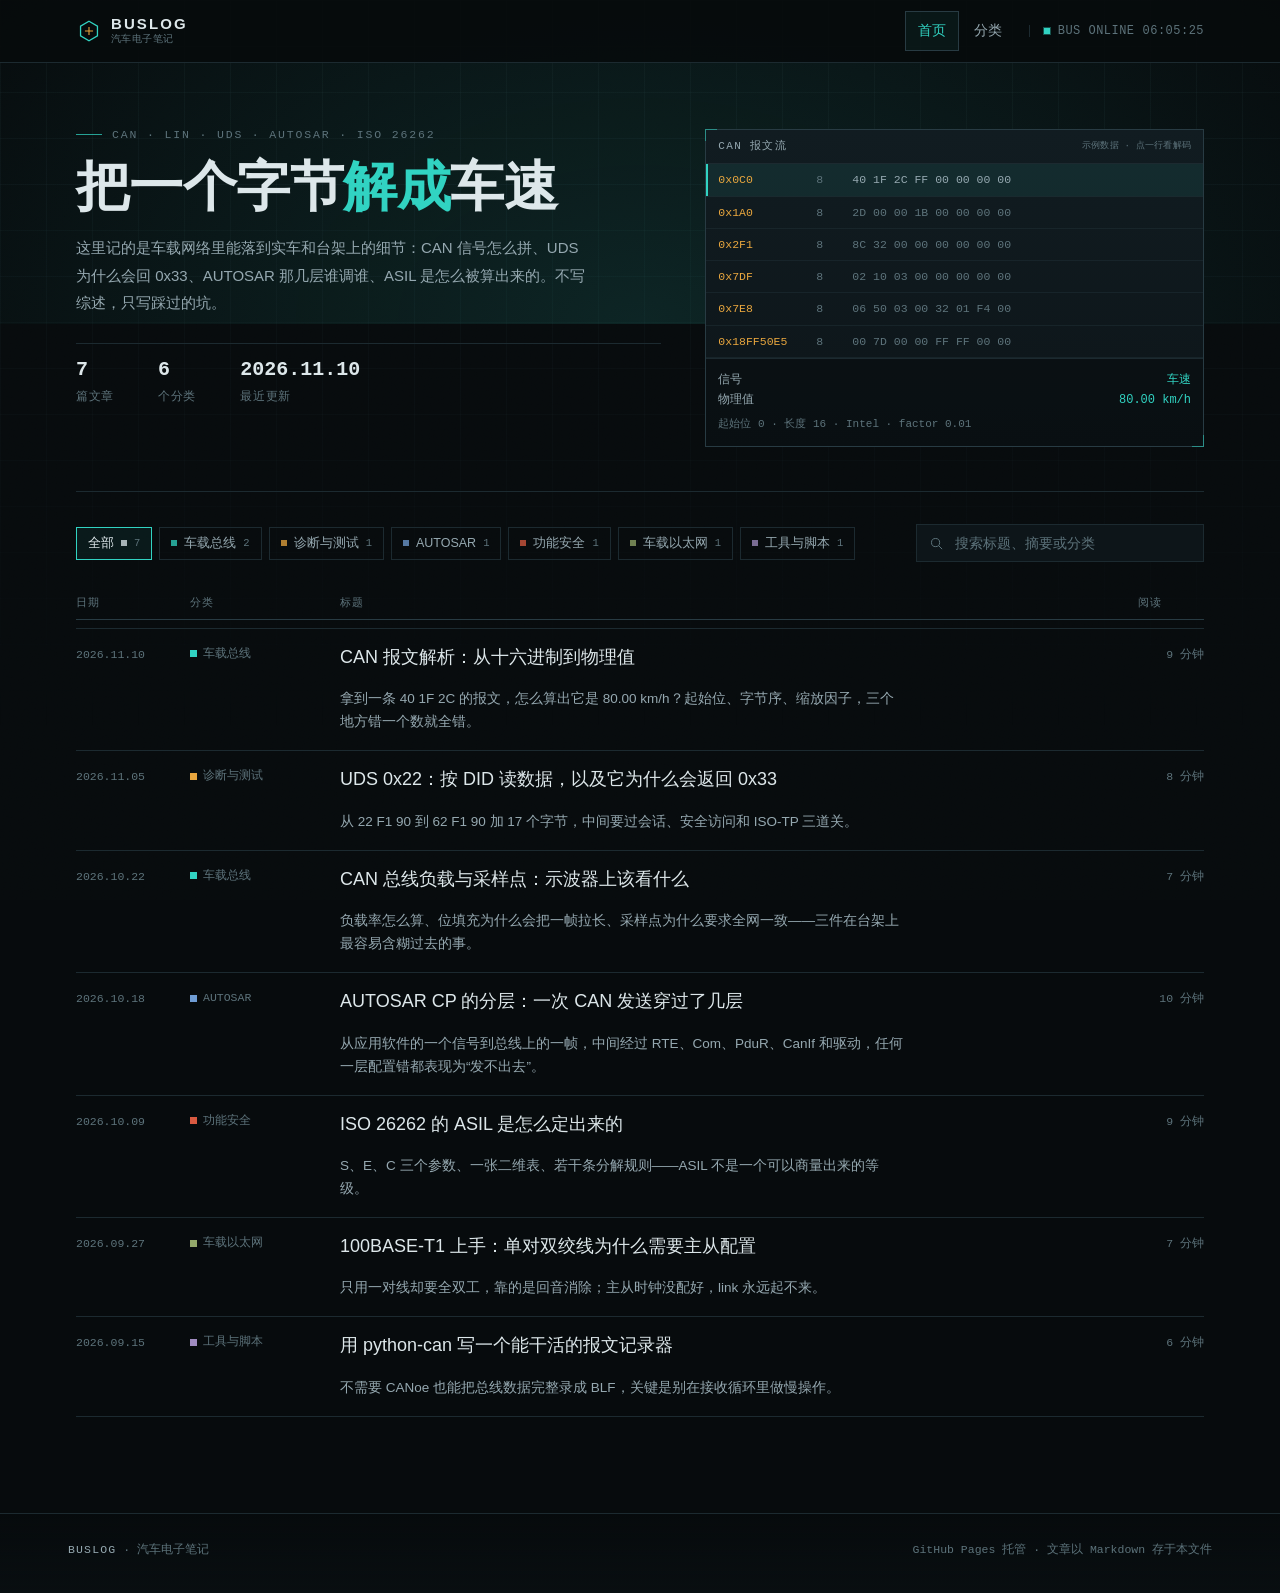
==== commit 4fedac3c: "style: 调整列表与首屏的宽屏断点，修复 700-900px 下内容被挤压" ====
--- a/index.html
+++ b/index.html
@@ -129,7 +129,7 @@
 }
 .mon-head small{color:var(--ink3);letter-spacing:.02em}
 .mon-body{overflow-x:auto}
-.frames{list-style:none;margin:0;padding:0;min-width:342px}
+.frames{list-style:none;margin:0;padding:0;min-width:316px}
 .frame{
   display:grid;grid-template-columns:88px 26px 1fr;align-items:center;gap:10px;
   padding:7px 12px;border-bottom:1px solid rgba(28,42,48,.7);
@@ -325,15 +325,18 @@
   .rail-in{padding:0 26px;height:62px}
   main{padding:0 26px 96px}
   .hero{padding:66px 0 44px}
-  .hero-grid{grid-template-columns:minmax(0,1.05fr) minmax(0,.95fr);gap:40px;align-items:start}
   .clock{display:flex}
-  .toolbar{grid-template-columns:1fr 290px;align-items:center;padding-top:32px}
   .cat-grid{grid-template-columns:repeat(2,1fr);gap:16px}
   .prose{font-size:16px}
-  .list-head{
-    display:grid;grid-template-columns:106px 148px 1fr 78px;gap:16px;
-  }
-  .row-in{grid-template-columns:106px 148px minmax(0,1fr) 78px;gap:16px;align-items:start}
+  .search{max-width:420px}
+  .row-sum{max-width:42em}
+}
+@media (min-width:1000px){
+  .hero-grid{grid-template-columns:minmax(0,1.08fr) minmax(0,.92fr);gap:44px;align-items:start}
+  .toolbar{grid-template-columns:1fr 288px;align-items:center;padding-top:32px}
+  .search{max-width:none}
+  .list-head{display:grid;grid-template-columns:96px 132px 1fr 66px;gap:18px;padding:10px 0}
+  .row-in{grid-template-columns:96px 132px minmax(0,1fr) 66px;gap:18px;align-items:start}
   .row-meta{flex-direction:column;gap:4px}
   .row-title{grid-column:3;grid-row:1}
   .row-sum{grid-column:3;grid-row:2}
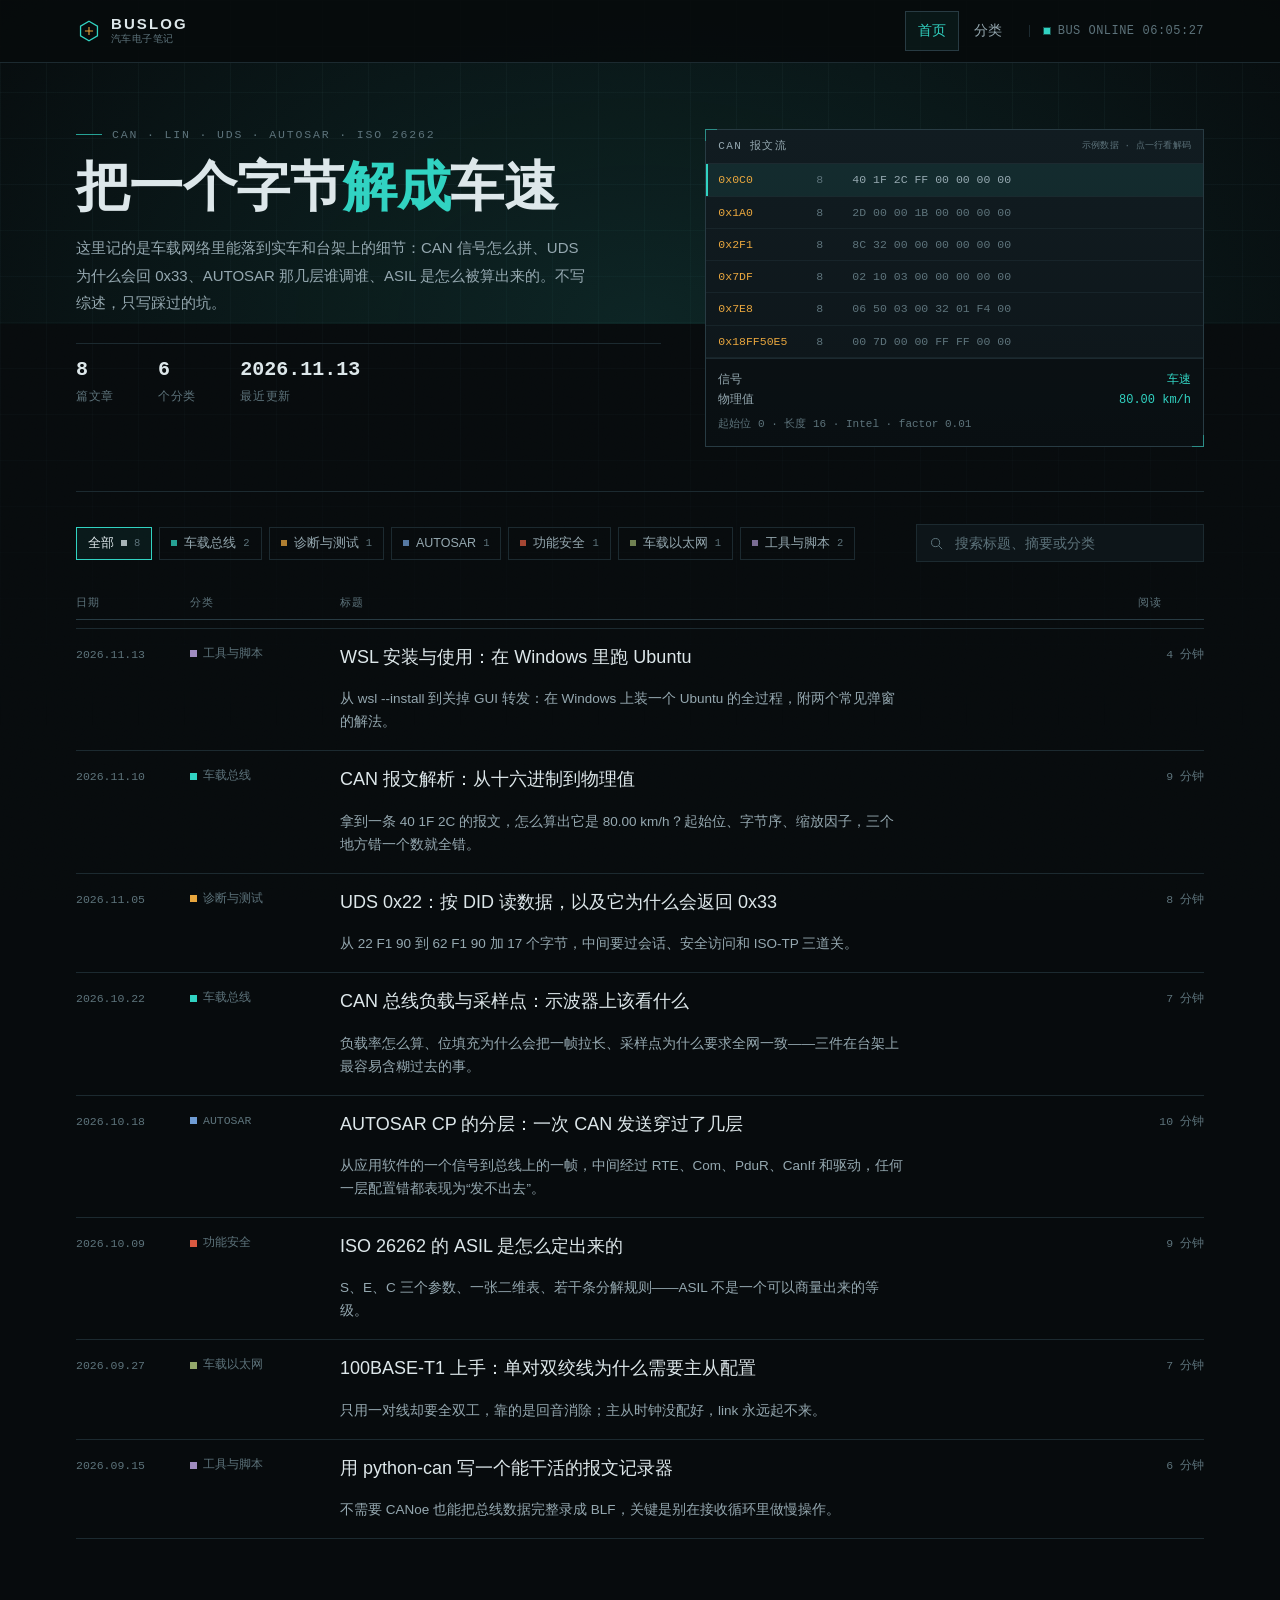
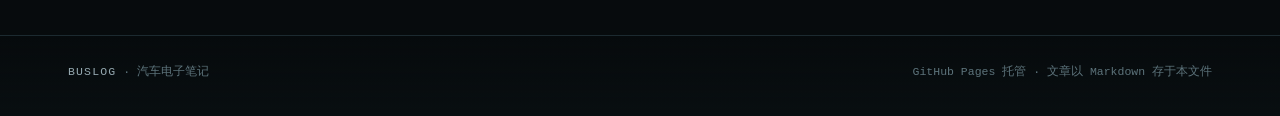
==== commit d7e65bb3: "feat: 并入 WSL 安装与使用（工具与脚本），支持文章内图片" ====
--- a/index.html
+++ b/index.html
@@ -300,6 +300,10 @@
 .prose th{background:var(--panel2);color:var(--ink);font:12px/1.5 var(--mono);letter-spacing:.04em;font-weight:400}
 .prose td{color:#c4d2d7;font-variant-numeric:tabular-nums}
 .prose hr{border:0;border-top:1px solid var(--line);margin:28px 0}
+.prose .post-fig{margin:22px 0;max-width:100%}
+.prose .post-fig img{display:block;width:100%;height:auto;border:1px solid var(--line2);background:var(--bg2)}
+.prose .post-fig figcaption{margin-top:9px;font:11.5px/1.7 var(--mono);color:var(--ink3)}
+.prose p img{max-width:100%;height:auto;border:1px solid var(--line2)}
 .post-foot{
   margin-top:44px;padding-top:18px;border-top:1px solid var(--line2);
   display:flex;flex-wrap:wrap;gap:12px;justify-content:space-between;align-items:center;
@@ -759,6 +763,83 @@
 单机、单通道、几十万帧以内，这个脚本足够。要分析服务时序、做残余总线仿真、跑自动化测试序列，还是得上 CANoe 或自建 HIL——脚本只负责把原始数据干净地留下来。
 </script>
 
+<script type="text/markdown" data-post data-slug="wsl-install-and-use" data-title="WSL 安装与使用：在 Windows 里跑 Ubuntu" data-date="2026-11-13" data-category="tools" data-minutes="4" data-summary="从 wsl --install 到关掉 GUI 转发：在 Windows 上装一个 Ubuntu 的全过程，附两个常见弹窗的解法。">
+WSL 是 Windows 自带的 Linux 子系统，装完就能在同一个桌面里开 Ubuntu 终端，不用双系统，也不用另开虚拟机。
+
+## 一、安装
+
+以管理员身份打开 PowerShell，执行：
+
+```powershell
+wsl --install
+```
+
+装完检查发行版和版本：
+
+```powershell
+wsl -l -v
+```
+
+重启电脑。开机后 Ubuntu 会自动完成安装，随后提示创建默认用户：输入用户名，再输入两次密码。
+
+![wsl --install 的安装过程与创建默认用户提示](WSL/assets/file-20261113105505211.png)
+
+密码输完会问要不要共享匿名统计数据，按自己意愿选：`y` 同意，`n` 拒绝。
+
+![Ubuntu 首次配置：设置密码与统计共享选项](WSL/assets/file-20261113105826621.png)
+
+## 二、使用：把 Windows 里的文件交给 Ubuntu
+
+WSL 把 Windows 盘符挂在 `/mnt/` 下，D 盘就是 `/mnt/d`。复制一个安装包进去：
+
+```bash
+cp /mnt/d/work/Git-2.56.1-64-bit.exe .
+```
+
+两个细节：`cp` 后面必须有空格；末尾那个 `.` 表示“复制到当前目录”，漏了就会报错。复制完用 `ls` 确认。
+
+Windows 的 exe 在 WSL 里可以直接跑，这是 WSL 的互操作能力：
+
+```bash
+./Obsidian-1.15.0.exe
+```
+
+![复制安装包、ls 确认，然后直接运行 Windows 的 exe](WSL/assets/2cd9864af6373a2cb9e148fd9bef71fe.png)
+
+两个终端习惯：WSL 终端里 `Ctrl+V` 无效，要用右键粘贴或 `Ctrl+Shift+V`；敲文件名不必拼全，按 `Tab` 就能补全。
+
+## 三、常见问题
+
+### 1. 输入密码时没有任何显示
+
+正常现象。Linux 终端不回显密码，照常输入、回车即可，不要以为卡住了。
+
+### 2. 一操作就弹远程桌面错误
+
+会连续弹两个框：一个是「无法加载远程桌面服务 ActiveX 控件，请确保 rdclientax.dll 在路径中」，另一个是 RemoteApp 的「计算机无法连接到远程计算机」。
+
+![提示无法加载远程桌面服务 ActiveX 控件](WSL/assets/file-20261113110046437.png)
+
+![RemoteApp 提示计算机无法连接到远程计算机](WSL/assets/file-20261113110048833.png)
+
+原因是 WSL 试图调用图形界面（GUI）转发。关掉它就行：
+
+1. 在 `C:\Users\<用户名>\` 下新建文本文件，写入：
+
+```ini
+[wsl2]
+guiApplications=false
+```
+
+2. 把文件名改成 `.wslconfig`。注意是配置文件的扩展名，不是 `.wslconfig.txt`；记事本另存时把“保存类型”改成“所有文件”，否则会变成 `.txt`。
+3. 回到 PowerShell 执行，让配置生效：
+
+```powershell
+wsl --shutdown
+```
+</script>
+
+
 
 <script>
 /* APP */
@@ -819,6 +900,9 @@
     out = out.replace(/`([^`]+)`/g, function (m, c) { return "<code>" + c + "</code>"; });
     out = out.replace(/\*\*([^*]+)\*\*/g, "<strong>$1</strong>");
     out = out.replace(/(^|[^*])\*([^*\s][^*]*)\*/g, "$1<em>$2</em>");
+    out = out.replace(/!\s*\[([^\]]*)\]\(([^)\s]+)\)/g, function (m, alt, src) {
+      return '<img src="' + src + '" alt="' + alt + '" loading="lazy">';
+    });
     out = out.replace(/\[([^\]]+)\]\(([^)\s]+)\)/g, function (m, txt, href) {
       return '<a href="' + href + '">' + txt + "</a>";
     });
@@ -905,6 +989,13 @@
         while (i < lines.length && /^\d+\.\s+/.test(lines[i].trim())) { oitems.push(lines[i].trim().replace(/^\d+\.\s+/, "")); i++; }
         out.push("<ol>" + oitems.map(function (x) { return "<li>" + inline(x) + "</li>"; }).join("") + "</ol>");
         continue;
+      }
+
+      var solo = t.match(/^!\[([^\]]*)\]\(([^)\s]+)\)$/);
+      if (solo) {
+        out.push('<figure class="post-fig"><img src="' + solo[2] + '" alt="' + esc(solo[1]) + '" loading="lazy">' +
+          (solo[1] ? "<figcaption>" + inline(solo[1]) + "</figcaption>" : "") + "</figure>");
+        i++; continue;
       }
 
       var para = [t];
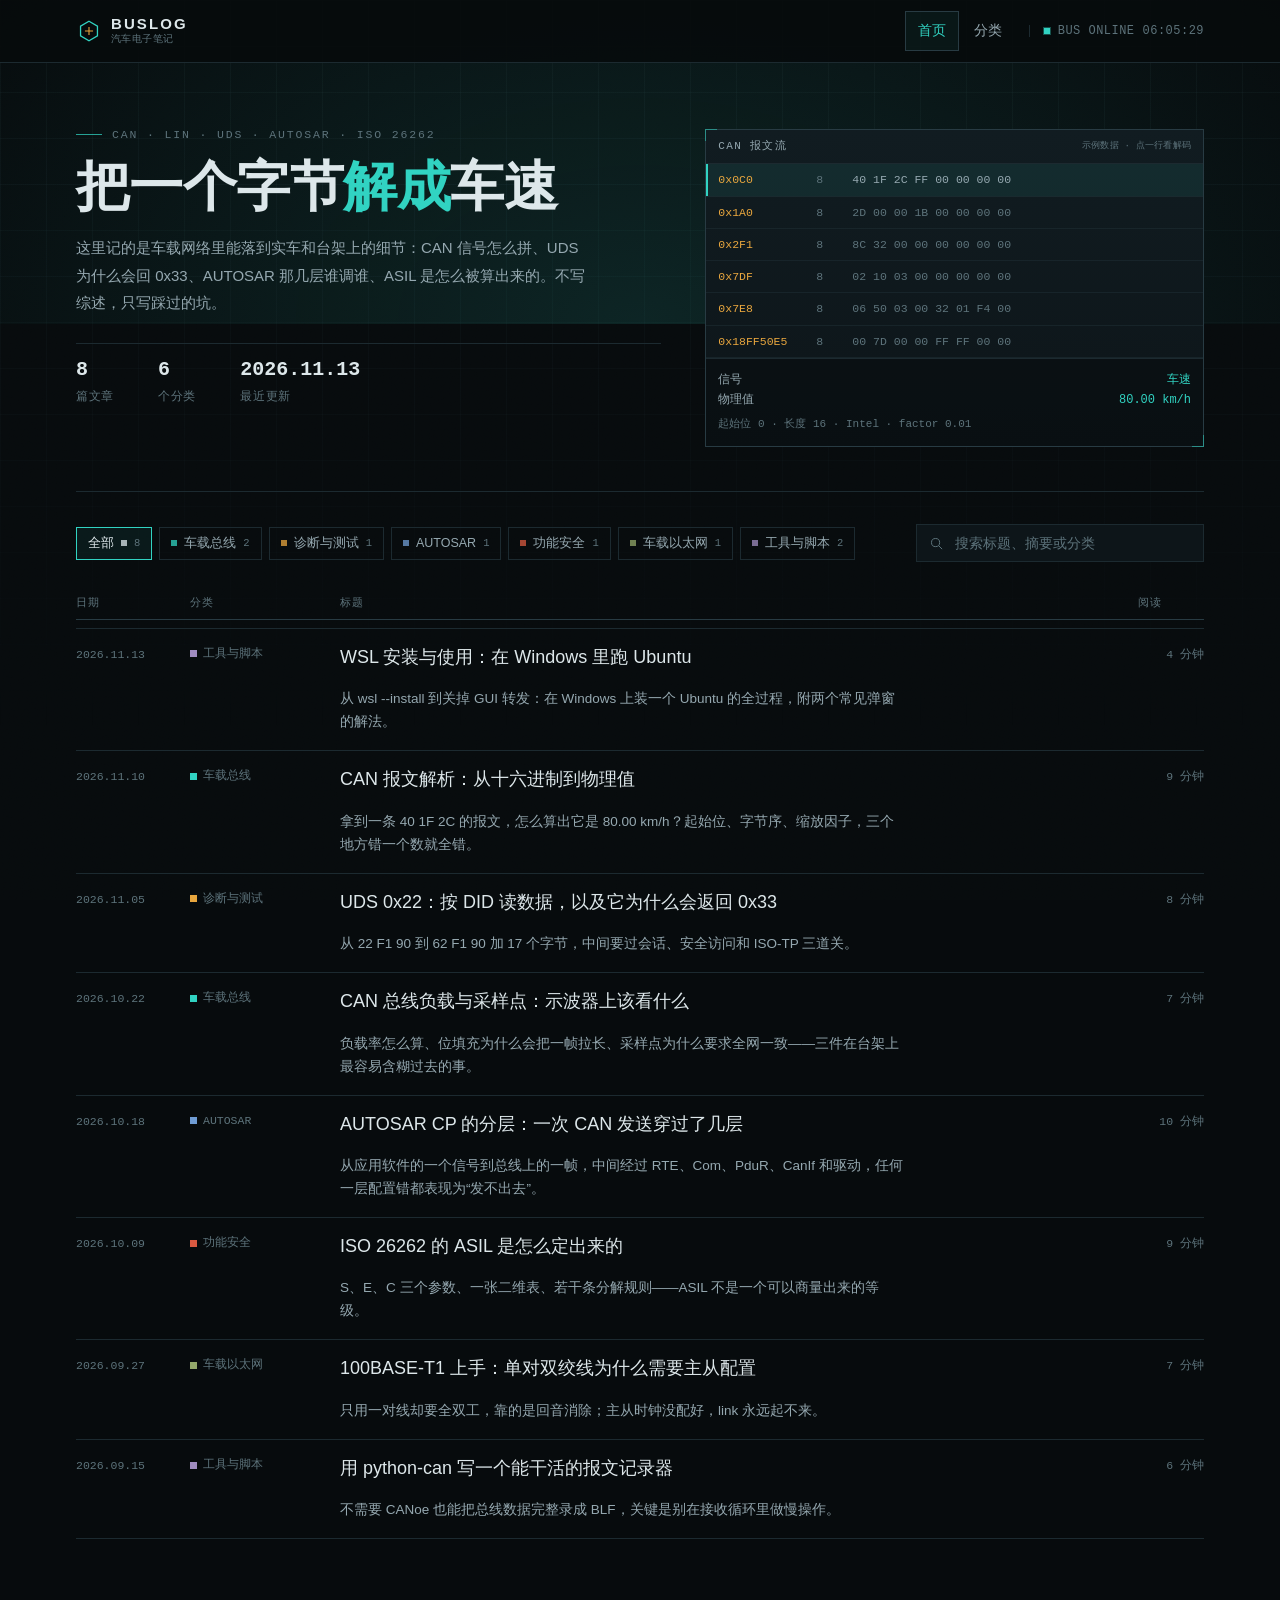
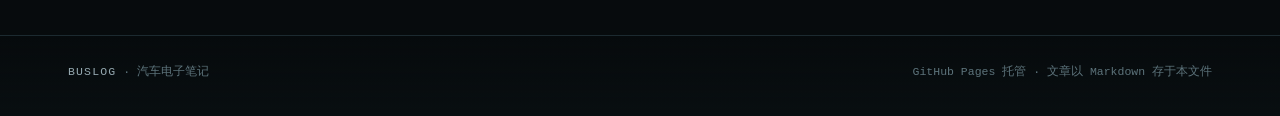
==== commit d2876131: "fix: 修复分类详情路由 #/category/<id> 落到首页的问题；README 补充图片用法" ====
--- a/index.html
+++ b/index.html
@@ -1074,6 +1074,7 @@
     var parts = raw.split("/").filter(Boolean);
     if (!parts.length) return { name: "home" };
     if (parts[0] === "categories") return parts[1] ? { name: "category", id: parts[1] } : { name: "categories" };
+    if (parts[0] === "category" && parts[1]) return { name: "category", id: parts[1] };
     if (parts[0] === "post" && parts[1]) return { name: "post", slug: decodeURIComponent(parts[1]) };
     return { name: "home" };
   }
